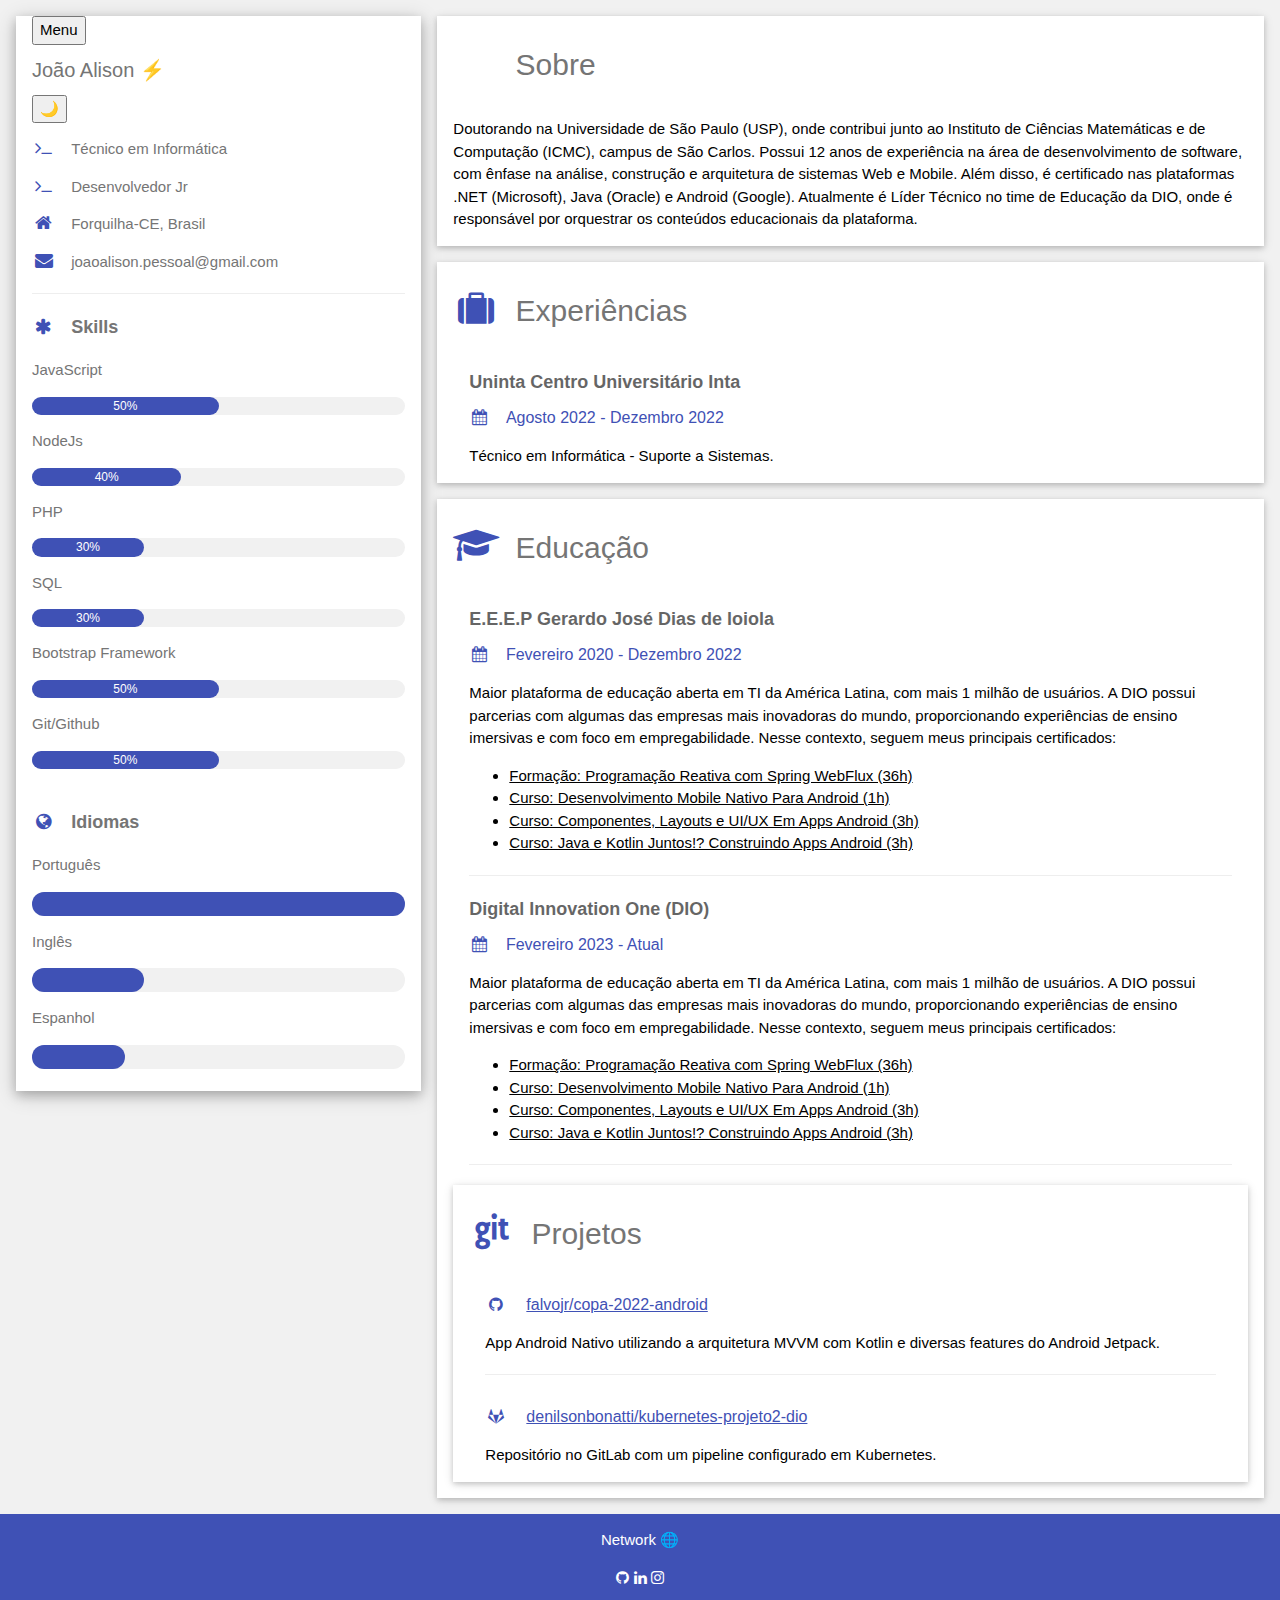
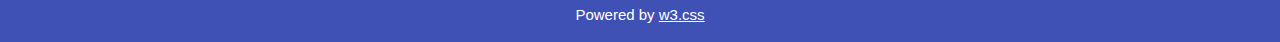
==== cv.html @ 2d6b6e55 "Update da tela principal, design, add de menu e botoes" ====
<!DOCTYPE html>
<!-- @JoaoAlisonTI: Reference article https://www.w3schools.com/howto/howto_website_create_resume.asp -->
<!-- @JoaoAlisonTI: Useful link to use fontawesome (fa) icons: https://fontawesome.com/v4/icons/ -->
<html lang="pt-BR">

  <head>
    <title>João AlisonTI</title>
    
    <meta http-equiv="Content-Type" content="text/html; charset=UTF-8">
    <meta name="viewport" content="width=device-width, initial-scale=1">
    
    <link rel="stylesheet" href="https://www.w3schools.com/w3css/4/w3.css">
    <link rel='stylesheet' href='https://fonts.googleapis.com/css?family=Roboto'>
    <link rel="stylesheet" href="https://cdnjs.cloudflare.com/ajax/libs/font-awesome/4.7.0/css/font-awesome.min.css">
    
  </head>

  <body class="w3-light-grey" cz-shortcut-listen="true">
  
    <!-- Page Container -->
    <div class="w3-content w3-margin-top" style="max-width:1400px;">
  
      <!-- The Grid -->
      <div class="w3-row-padding">
  
        <!-- Left Column -->
        <div class="w3-third">
  
          <div class="w3-white w3-text-grey w3-card-4">
            <!-- @falvojr: This container has been modified to not use a profile picture. -->
            <header class="w3-container">
            <button>Menu</button>
            <h4>João Alison ⚡</h4>
            <button>🌙</button>
            </header>
            <div class="w3-container">
              <p><i class="fa fa-terminal fa-fw w3-margin-right w3-large w3-text-indigo"></i>Técnico em Informática
              </p>
              <p><i class="fa fa-terminal fa-fw w3-margin-right w3-large w3-text-indigo"></i>Desenvolvedor Jr</p>
              <p><i class="fa fa-home fa-fw w3-margin-right w3-large w3-text-indigo"></i>Forquilha-CE, Brasil</p>
              <p><i class="fa fa-envelope fa-fw w3-margin-right w3-large w3-text-indigo"></i>joaoalison.pessoal@gmail.com</p>
              <!--<p><i class="fa fa-phone fa-fw w3-margin-right w3-large w3-text-indigo"></i>(16) 99721-8281</p>-->
              <hr>
  
              <p class="w3-large">
                <b><i class="fa fa-asterisk fa-fw w3-margin-right w3-text-indigo"></i>Skills</b>
              </p>
              <p>JavaScript</p>
              <div class="w3-light-grey w3-round-xlarge w3-small">
                <div class="w3-container w3-center w3-round-xlarge w3-indigo" style="width:50%">50%</div>
              </div>
              <p>NodeJs</p>
              <div class="w3-light-grey w3-round-xlarge w3-small">
                <div class="w3-container w3-center w3-round-xlarge w3-indigo" style="width:40%">40%</div>
               </div>
              <p>PHP</p>
              <div class="w3-light-grey w3-round-xlarge w3-small">
                <div class="w3-container w3-center w3-round-xlarge w3-indigo" style="width:30%">30%</div>
              </div>
              <p>SQL</p>
              <div class="w3-light-grey w3-round-xlarge w3-small">
                <div class="w3-container w3-center w3-round-xlarge w3-indigo" style="width:30%">30%</div>
              </div>
              <p>Bootstrap Framework</p>
              <div class="w3-light-grey w3-round-xlarge w3-small">
                <div class="w3-container w3-center w3-round-xlarge w3-indigo" style="width:50%">50%</div>
              </div>
              <p>Git/Github</p>
              <div class="w3-light-grey w3-round-xlarge w3-small">
                <div class="w3-container w3-center w3-round-xlarge w3-indigo" style="width:50%">50%</div>
              </div>
              <br>
  
              <p class="w3-large w3-text-theme">
                <b><i class="fa fa-globe fa-fw w3-margin-right w3-text-indigo"></i>Idiomas</b>
              </p>
              <p>Português</p>
              <div class="w3-light-grey w3-round-xlarge">
                <div class="w3-round-xlarge w3-indigo" style="height:24px;width:100%"></div>
              </div>
              <p>Inglês</p>
              <div class="w3-light-grey w3-round-xlarge">
                <div class="w3-round-xlarge w3-indigo" style="height:24px;width:30%"></div>
              </div>
              <p>Espanhol</p>
              <div class="w3-light-grey w3-round-xlarge">
                <div class="w3-round-xlarge w3-indigo" style="height:24px;width:25%"></div>
              </div>
              <br>
            </div>
          </div><br>
  
          <!-- End Left Column -->
        </div>
  
        <!-- Right Column -->
        <div class="w3-twothird">
    
          <div class="w3-container w3-card w3-white w3-margin-bottom">
            <h2 class="w3-text-grey w3-padding-16"><i class="fa fa-profile fa-fw w3-margin-right w3-xxlarge w3-text-indigo"></i>Sobre</h2>
            <p>Doutorando na Universidade de São Paulo (USP), onde contribui junto ao Instituto de Ciências Matemáticas e de Computação (ICMC), campus de São Carlos. Possui 12 anos de experiência na área de desenvolvimento de software, com ênfase na análise, construção e arquitetura de sistemas Web e Mobile. Além disso, é certificado nas plataformas .NET (Microsoft), Java (Oracle) e Android (Google). Atualmente é Líder Técnico no time de Educação da DIO, onde é responsável por orquestrar os conteúdos educacionais da plataforma.</p>
          </div>

          <div class="w3-container w3-card w3-white w3-margin-bottom">
            <h2 class="w3-text-grey w3-padding-16">
              <i class="fa fa-suitcase fa-fw w3-margin-right w3-xxlarge w3-text-indigo"></i>Experiências
            </h2>
            <div class="w3-container">
              <h5 class="w3-opacity"><b>Uninta Centro Universitário Inta</b></h5>
              <h6 class="w3-text-indigo"><i class="fa fa-calendar fa-fw w3-margin-right"></i>Agosto 2022 - Dezembro 2022</h6>
              <p>Técnico em Informática - Suporte a Sistemas.</p>
            </div>
          </div>
  
          <div class="w3-container w3-card w3-white">
            <h2 class="w3-text-grey w3-padding-16">
              <i class="fa fa-graduation-cap fa-fw w3-margin-right w3-xxlarge w3-text-indigo"></i>Educação
            </h2>
            <div class="w3-container">
              <h5 class="w3-opacity"><b>E.E.E.P Gerardo José Dias de loiola</b></h5>
              <h6 class="w3-text-indigo"><i class="fa fa-calendar fa-fw w3-margin-right"></i>Fevereiro 2020 - Dezembro 2022</h6>
              <p>
                Maior plataforma de educação aberta em TI da América Latina, com mais 1 milhão de usuários. 
                A DIO possui parcerias com algumas das empresas mais inovadoras do mundo, proporcionando experiências 
                de ensino imersivas e com foco em empregabilidade. Nesse contexto, seguem meus principais certificados:
              </p>
              <ul>
                <li><a href="https://www.dio.me/certificate/762101D2" target="_blank">Formação: Programação Reativa com Spring WebFlux (36h)</a></li>
                <li><a href="https://www.dio.me/certificate/07041B99" target="_blank">Curso: Desenvolvimento Mobile Nativo Para Android (1h)</a></li>
                <li><a href="https://www.dio.me/certificate/F12AC30B" target="_blank">Curso: Componentes, Layouts e UI/UX Em Apps Android (3h)</a></li>
                <li><a href="https://www.dio.me/certificate/3FB20BF1" target="_blank">Curso: Java e Kotlin Juntos!? Construindo Apps Android (3h)</a></li>
              </ul>
              <hr>
              <h5 class="w3-opacity"><b>Digital Innovation One (DIO)</b></h5>
              <h6 class="w3-text-indigo"><i class="fa fa-calendar fa-fw w3-margin-right"></i>Fevereiro 2023 - Atual</h6>
              <p>
                Maior plataforma de educação aberta em TI da América Latina, com mais 1 milhão de usuários. 
                A DIO possui parcerias com algumas das empresas mais inovadoras do mundo, proporcionando experiências 
                de ensino imersivas e com foco em empregabilidade. Nesse contexto, seguem meus principais certificados:
              </p>
              <ul>
                <li><a href="https://www.dio.me/certificate/762101D2" target="_blank">Formação: Programação Reativa com Spring WebFlux (36h)</a></li>
                <li><a href="https://www.dio.me/certificate/07041B99" target="_blank">Curso: Desenvolvimento Mobile Nativo Para Android (1h)</a></li>
                <li><a href="https://www.dio.me/certificate/F12AC30B" target="_blank">Curso: Componentes, Layouts e UI/UX Em Apps Android (3h)</a></li>
                <li><a href="https://www.dio.me/certificate/3FB20BF1" target="_blank">Curso: Java e Kotlin Juntos!? Construindo Apps Android (3h)</a></li>
              </ul>
              <hr>
          </div>

          <div class="w3-container w3-card w3-white w3-margin-bottom">
            <h2 class="w3-text-grey w3-padding-16">
              <i class="fa fa-git fa-fw w3-margin-right w3-xxlarge w3-text-indigo"></i>Projetos
            </h2>
            <div class="w3-container">
              <h6 class="w3-text-indigo">
                <i class="fa fa-github fa-fw w3-margin-right"></i>
                <a href="https://github.com/falvojr/copa-2022-android" target="_blank">falvojr/copa-2022-android</a>
              </h6>
              <p>App Android Nativo utilizando a arquitetura MVVM com Kotlin e diversas features do Android Jetpack.</p>
              <hr>
            </div>
            <div class="w3-container">
              <h6 class="w3-text-indigo">
                <i class="fa fa-gitlab fa-fw w3-margin-right"></i>
                <a href="https://gitlab.com/denilsonbonatti/kubernetes-projeto2-dio" target="_blank">denilsonbonatti/kubernetes-projeto2-dio</a>
              </h6>
              <p>Repositório no GitLab com um pipeline configurado em Kubernetes.</p>
            </div>
          </div>
  
          <!-- End Right Column -->
        </div>
  
        <!-- End Grid -->
      </div>
  
      <!-- End Page Container -->
    </div>
  
    <footer class="w3-container w3-indigo w3-center w3-margin-top">
      <p>Network 🌐</p>
      <a href="https://github.com/JoaoAlisonTI" target="_blank"><i class="fa fa-github w3-hover-opacity"></i></a>
      <a href="https://www.linkedin.com/in/JoãoAlisonDeSousaMartins" target="_blank"><i class="fa fa-linkedin w3-hover-opacity"></i></a>
      <a href="https://www.instagram.com/joao_alison_23" target="_blank"><i class="fa fa-instagram w3-hover-opacity"></i></a>
      <p>Powered by <a href="https://www.w3schools.com/w3css/default.asp" target="_blank">w3.css</a></p>
    </footer>
  </div>
  </body>

</html>
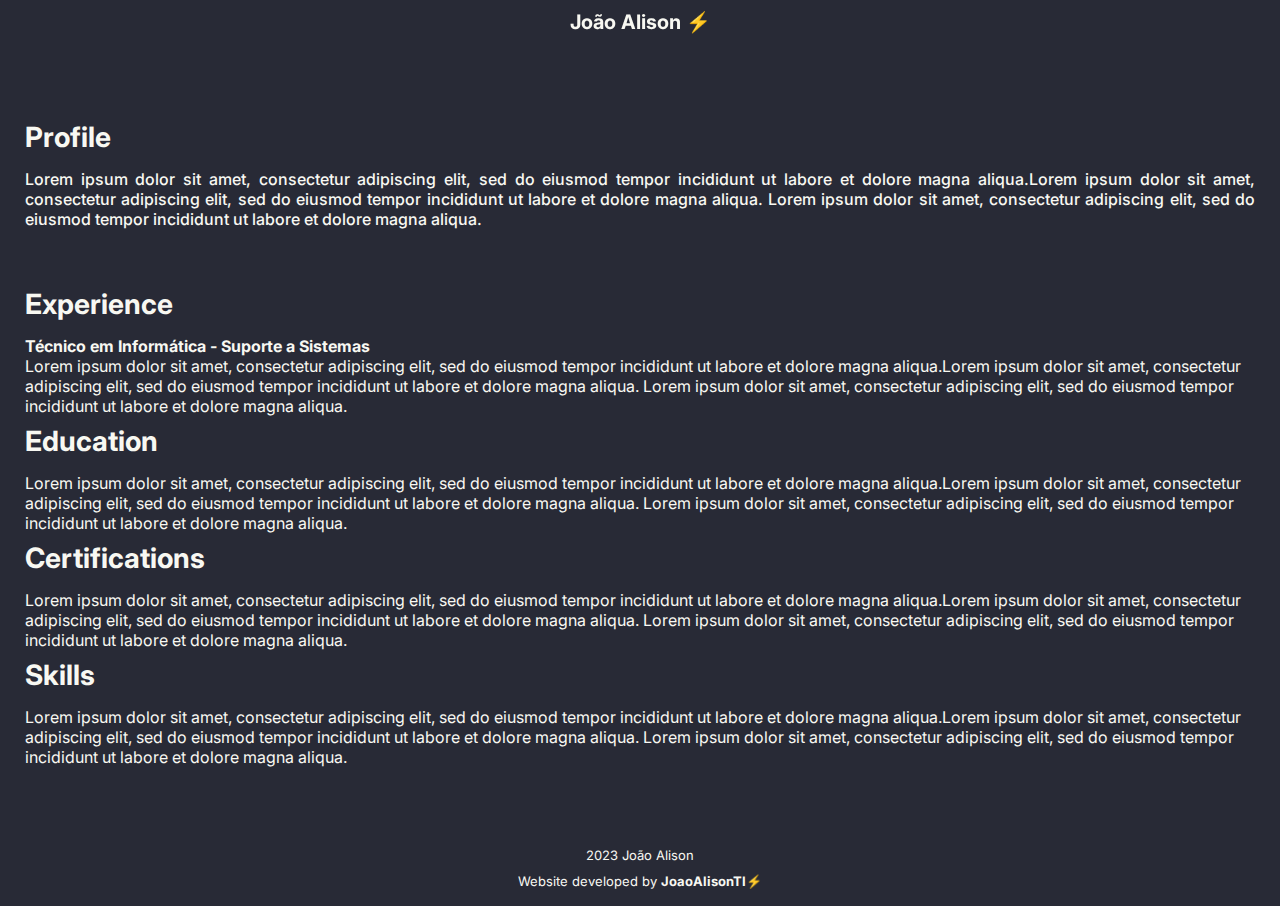
==== commit c76c5bca: "Add da page curriculum" ====
--- a/cv.html
+++ b/cv.html
@@ -1,190 +1,79 @@
 <!DOCTYPE html>
-<!-- @JoaoAlisonTI: Reference article https://www.w3schools.com/howto/howto_website_create_resume.asp -->
-<!-- @JoaoAlisonTI: Useful link to use fontawesome (fa) icons: https://fontawesome.com/v4/icons/ -->
+<!-- @JoaoAlisonTI -->
 <html lang="pt-BR">
 
   <head>
-    <title>João AlisonTI</title>
+    <title>Curriculum</title>
     
     <meta http-equiv="Content-Type" content="text/html; charset=UTF-8">
     <meta name="viewport" content="width=device-width, initial-scale=1">
     
-    <link rel="stylesheet" href="https://www.w3schools.com/w3css/4/w3.css">
-    <link rel='stylesheet' href='https://fonts.googleapis.com/css?family=Roboto'>
-    <link rel="stylesheet" href="https://cdnjs.cloudflare.com/ajax/libs/font-awesome/4.7.0/css/font-awesome.min.css">
+    <link rel="preconnect" href="https://fonts.googleapis.com">
+    <link rel="preconnect" href="https://fonts.gstatic.com" crossorigin>
+    <link href="https://fonts.googleapis.com/css2?family=Inter:wght@300;400;500;600&display=swap" rel="stylesheet">
     
+    <link rel="stylesheet" href="https://cdnjs.cloudflare.com/ajax/libs/font-awesome/6.3.0/css/all.min.css" integrity="sha512-SzlrxWUlpfuzQ+pcUCosxcglQRNAq/DZjVsC0lE40xsADsfeQoEypE+enwcOiGjk/bSuGGKHEyjSoQ1zVisanQ==" crossorigin="anonymous" referrerpolicy="no-referrer" />
+    
+    <link rel="stylesheet" href="curriculum.css" type="text/css" media="all" />
+    <script src="main.js" defer></script>
   </head>
 
-  <body class="w3-light-grey" cz-shortcut-listen="true">
-  
-    <!-- Page Container -->
-    <div class="w3-content w3-margin-top" style="max-width:1400px;">
-  
-      <!-- The Grid -->
-      <div class="w3-row-padding">
-  
-        <!-- Left Column -->
-        <div class="w3-third">
-  
-          <div class="w3-white w3-text-grey w3-card-4">
-            <!-- @falvojr: This container has been modified to not use a profile picture. -->
-            <header class="w3-container">
-            <button>Menu</button>
-            <h4>João Alison ⚡</h4>
-            <button>🌙</button>
-            </header>
-            <div class="w3-container">
-              <p><i class="fa fa-terminal fa-fw w3-margin-right w3-large w3-text-indigo"></i>Técnico em Informática
-              </p>
-              <p><i class="fa fa-terminal fa-fw w3-margin-right w3-large w3-text-indigo"></i>Desenvolvedor Jr</p>
-              <p><i class="fa fa-home fa-fw w3-margin-right w3-large w3-text-indigo"></i>Forquilha-CE, Brasil</p>
-              <p><i class="fa fa-envelope fa-fw w3-margin-right w3-large w3-text-indigo"></i>joaoalison.pessoal@gmail.com</p>
-              <!--<p><i class="fa fa-phone fa-fw w3-margin-right w3-large w3-text-indigo"></i>(16) 99721-8281</p>-->
-              <hr>
-  
-              <p class="w3-large">
-                <b><i class="fa fa-asterisk fa-fw w3-margin-right w3-text-indigo"></i>Skills</b>
-              </p>
-              <p>JavaScript</p>
-              <div class="w3-light-grey w3-round-xlarge w3-small">
-                <div class="w3-container w3-center w3-round-xlarge w3-indigo" style="width:50%">50%</div>
+  <body class="main">
+          <header class="my-header">
+            <button class="btn-menu"><i class="fa fa-solid fa-bars"></i></button>
+            <h3 class="logo-title">João Alison ⚡</h3>
+            <button class="btn-change"><i class="fa fa-regular fa-sun"></i></button>
+          </header>
+          
+          <div class="menu effect">
+            <div style="text-align: right;">
+            <button class="btn-close btn-menu"><i class="fa fa-solid fa-xmark"></i></button>
+            </div>
+            <div class="my-foto">
+            <img src="https://github.com/JoaoAlisonTI.png" alt="minha foto de perfil" />
+            </div>
+            <div class="nav-links">
+              <a>Home</a>
+              <a>Curriculum</a>
+              <a>Projects</a>
+            </div>
+            <div class="social-media">
+                <a class="btn-media"><i class="fa fa-brands fa-github"></i></a>
+                <a class="btn-media"><i class="fa fa-brands fa-linkedin"></i></a>
+                <a class="btn-media"><i class="fa fa-brands fa-instagram"></i></a>
               </div>
-              <p>NodeJs</p>
-              <div class="w3-light-grey w3-round-xlarge w3-small">
-                <div class="w3-container w3-center w3-round-xlarge w3-indigo" style="width:40%">40%</div>
-               </div>
-              <p>PHP</p>
-              <div class="w3-light-grey w3-round-xlarge w3-small">
-                <div class="w3-container w3-center w3-round-xlarge w3-indigo" style="width:30%">30%</div>
+          </div>
+          
+            <section class="section-profile">
+              <div class="my-profile">
+                <h2>Profile</h2>
+                <p>Lorem ipsum dolor sit amet, consectetur adipiscing elit, sed do eiusmod tempor incididunt ut labore et dolore magna aliqua.Lorem ipsum dolor sit amet, consectetur adipiscing elit, sed do eiusmod tempor incididunt ut labore et dolore magna aliqua. Lorem ipsum dolor sit amet, consectetur adipiscing elit, sed do eiusmod tempor incididunt ut labore et dolore magna aliqua.</p>
               </div>
-              <p>SQL</p>
-              <div class="w3-light-grey w3-round-xlarge w3-small">
-                <div class="w3-container w3-center w3-round-xlarge w3-indigo" style="width:30%">30%</div>
+              <div class="my-experience">
+                <h2>Experience</h2>
+                <h4>Técnico em Informática - Suporte a Sistemas</h4>
+                <p>Lorem ipsum dolor sit amet, consectetur adipiscing elit, sed do eiusmod tempor incididunt ut labore et dolore magna aliqua.Lorem ipsum dolor sit amet, consectetur adipiscing elit, sed do eiusmod tempor incididunt ut labore et dolore magna aliqua. Lorem ipsum dolor sit amet, consectetur adipiscing elit, sed do eiusmod tempor incididunt ut labore et dolore magna aliqua.</p>
               </div>
-              <p>Bootstrap Framework</p>
-              <div class="w3-light-grey w3-round-xlarge w3-small">
-                <div class="w3-container w3-center w3-round-xlarge w3-indigo" style="width:50%">50%</div>
+              <div class="my-education">
+                <h2>Education</h2>
+                <p>Lorem ipsum dolor sit amet, consectetur adipiscing elit, sed do eiusmod tempor incididunt ut labore et dolore magna aliqua.Lorem ipsum dolor sit amet, consectetur adipiscing elit, sed do eiusmod tempor incididunt ut labore et dolore magna aliqua. Lorem ipsum dolor sit amet, consectetur adipiscing elit, sed do eiusmod tempor incididunt ut labore et dolore magna aliqua.</p>
               </div>
-              <p>Git/Github</p>
-              <div class="w3-light-grey w3-round-xlarge w3-small">
-                <div class="w3-container w3-center w3-round-xlarge w3-indigo" style="width:50%">50%</div>
+              <div class="my-certifications">
+                <h2>Certifications</h2>
+                <p>Lorem ipsum dolor sit amet, consectetur adipiscing elit, sed do eiusmod tempor incididunt ut labore et dolore magna aliqua.Lorem ipsum dolor sit amet, consectetur adipiscing elit, sed do eiusmod tempor incididunt ut labore et dolore magna aliqua. Lorem ipsum dolor sit amet, consectetur adipiscing elit, sed do eiusmod tempor incididunt ut labore et dolore magna aliqua.</p>
               </div>
-              <br>
-  
-              <p class="w3-large w3-text-theme">
-                <b><i class="fa fa-globe fa-fw w3-margin-right w3-text-indigo"></i>Idiomas</b>
-              </p>
-              <p>Português</p>
-              <div class="w3-light-grey w3-round-xlarge">
-                <div class="w3-round-xlarge w3-indigo" style="height:24px;width:100%"></div>
+              <div class="my-skills">
+                <h2>
+                  Skills
+                </h2>
+                <p>Lorem ipsum dolor sit amet, consectetur adipiscing elit, sed do eiusmod tempor incididunt ut labore et dolore magna aliqua.Lorem ipsum dolor sit amet, consectetur adipiscing elit, sed do eiusmod tempor incididunt ut labore et dolore magna aliqua. Lorem ipsum dolor sit amet, consectetur adipiscing elit, sed do eiusmod tempor incididunt ut labore et dolore magna aliqua.</p>
               </div>
-              <p>Inglês</p>
-              <div class="w3-light-grey w3-round-xlarge">
-                <div class="w3-round-xlarge w3-indigo" style="height:24px;width:30%"></div>
-              </div>
-              <p>Espanhol</p>
-              <div class="w3-light-grey w3-round-xlarge">
-                <div class="w3-round-xlarge w3-indigo" style="height:24px;width:25%"></div>
-              </div>
-              <br>
-            </div>
-          </div><br>
-  
-          <!-- End Left Column -->
-        </div>
-  
-        <!-- Right Column -->
-        <div class="w3-twothird">
-    
-          <div class="w3-container w3-card w3-white w3-margin-bottom">
-            <h2 class="w3-text-grey w3-padding-16"><i class="fa fa-profile fa-fw w3-margin-right w3-xxlarge w3-text-indigo"></i>Sobre</h2>
-            <p>Doutorando na Universidade de São Paulo (USP), onde contribui junto ao Instituto de Ciências Matemáticas e de Computação (ICMC), campus de São Carlos. Possui 12 anos de experiência na área de desenvolvimento de software, com ênfase na análise, construção e arquitetura de sistemas Web e Mobile. Além disso, é certificado nas plataformas .NET (Microsoft), Java (Oracle) e Android (Google). Atualmente é Líder Técnico no time de Educação da DIO, onde é responsável por orquestrar os conteúdos educacionais da plataforma.</p>
-          </div>
-
-          <div class="w3-container w3-card w3-white w3-margin-bottom">
-            <h2 class="w3-text-grey w3-padding-16">
-              <i class="fa fa-suitcase fa-fw w3-margin-right w3-xxlarge w3-text-indigo"></i>Experiências
-            </h2>
-            <div class="w3-container">
-              <h5 class="w3-opacity"><b>Uninta Centro Universitário Inta</b></h5>
-              <h6 class="w3-text-indigo"><i class="fa fa-calendar fa-fw w3-margin-right"></i>Agosto 2022 - Dezembro 2022</h6>
-              <p>Técnico em Informática - Suporte a Sistemas.</p>
-            </div>
-          </div>
-  
-          <div class="w3-container w3-card w3-white">
-            <h2 class="w3-text-grey w3-padding-16">
-              <i class="fa fa-graduation-cap fa-fw w3-margin-right w3-xxlarge w3-text-indigo"></i>Educação
-            </h2>
-            <div class="w3-container">
-              <h5 class="w3-opacity"><b>E.E.E.P Gerardo José Dias de loiola</b></h5>
-              <h6 class="w3-text-indigo"><i class="fa fa-calendar fa-fw w3-margin-right"></i>Fevereiro 2020 - Dezembro 2022</h6>
-              <p>
-                Maior plataforma de educação aberta em TI da América Latina, com mais 1 milhão de usuários. 
-                A DIO possui parcerias com algumas das empresas mais inovadoras do mundo, proporcionando experiências 
-                de ensino imersivas e com foco em empregabilidade. Nesse contexto, seguem meus principais certificados:
-              </p>
-              <ul>
-                <li><a href="https://www.dio.me/certificate/762101D2" target="_blank">Formação: Programação Reativa com Spring WebFlux (36h)</a></li>
-                <li><a href="https://www.dio.me/certificate/07041B99" target="_blank">Curso: Desenvolvimento Mobile Nativo Para Android (1h)</a></li>
-                <li><a href="https://www.dio.me/certificate/F12AC30B" target="_blank">Curso: Componentes, Layouts e UI/UX Em Apps Android (3h)</a></li>
-                <li><a href="https://www.dio.me/certificate/3FB20BF1" target="_blank">Curso: Java e Kotlin Juntos!? Construindo Apps Android (3h)</a></li>
-              </ul>
-              <hr>
-              <h5 class="w3-opacity"><b>Digital Innovation One (DIO)</b></h5>
-              <h6 class="w3-text-indigo"><i class="fa fa-calendar fa-fw w3-margin-right"></i>Fevereiro 2023 - Atual</h6>
-              <p>
-                Maior plataforma de educação aberta em TI da América Latina, com mais 1 milhão de usuários. 
-                A DIO possui parcerias com algumas das empresas mais inovadoras do mundo, proporcionando experiências 
-                de ensino imersivas e com foco em empregabilidade. Nesse contexto, seguem meus principais certificados:
-              </p>
-              <ul>
-                <li><a href="https://www.dio.me/certificate/762101D2" target="_blank">Formação: Programação Reativa com Spring WebFlux (36h)</a></li>
-                <li><a href="https://www.dio.me/certificate/07041B99" target="_blank">Curso: Desenvolvimento Mobile Nativo Para Android (1h)</a></li>
-                <li><a href="https://www.dio.me/certificate/F12AC30B" target="_blank">Curso: Componentes, Layouts e UI/UX Em Apps Android (3h)</a></li>
-                <li><a href="https://www.dio.me/certificate/3FB20BF1" target="_blank">Curso: Java e Kotlin Juntos!? Construindo Apps Android (3h)</a></li>
-              </ul>
-              <hr>
-          </div>
-
-          <div class="w3-container w3-card w3-white w3-margin-bottom">
-            <h2 class="w3-text-grey w3-padding-16">
-              <i class="fa fa-git fa-fw w3-margin-right w3-xxlarge w3-text-indigo"></i>Projetos
-            </h2>
-            <div class="w3-container">
-              <h6 class="w3-text-indigo">
-                <i class="fa fa-github fa-fw w3-margin-right"></i>
-                <a href="https://github.com/falvojr/copa-2022-android" target="_blank">falvojr/copa-2022-android</a>
-              </h6>
-              <p>App Android Nativo utilizando a arquitetura MVVM com Kotlin e diversas features do Android Jetpack.</p>
-              <hr>
-            </div>
-            <div class="w3-container">
-              <h6 class="w3-text-indigo">
-                <i class="fa fa-gitlab fa-fw w3-margin-right"></i>
-                <a href="https://gitlab.com/denilsonbonatti/kubernetes-projeto2-dio" target="_blank">denilsonbonatti/kubernetes-projeto2-dio</a>
-              </h6>
-              <p>Repositório no GitLab com um pipeline configurado em Kubernetes.</p>
-            </div>
-          </div>
-  
-          <!-- End Right Column -->
-        </div>
-  
-        <!-- End Grid -->
-      </div>
-  
-      <!-- End Page Container -->
-    </div>
-  
-    <footer class="w3-container w3-indigo w3-center w3-margin-top">
-      <p>Network 🌐</p>
-      <a href="https://github.com/JoaoAlisonTI" target="_blank"><i class="fa fa-github w3-hover-opacity"></i></a>
-      <a href="https://www.linkedin.com/in/JoãoAlisonDeSousaMartins" target="_blank"><i class="fa fa-linkedin w3-hover-opacity"></i></a>
-      <a href="https://www.instagram.com/joao_alison_23" target="_blank"><i class="fa fa-instagram w3-hover-opacity"></i></a>
-      <p>Powered by <a href="https://www.w3schools.com/w3css/default.asp" target="_blank">w3.css</a></p>
-    </footer>
-  </div>
+            </section>
+            
+            <footer class="my-footer">
+              <p> 2023 João Alison</p>
+              <p>Website developed by <a href="https://github.com/JoaoAlisonTI" target="_blank">JoaoAlisonTI⚡</a></p>
+            </footer>
   </body>
 
-</html>
+</html>--- a/curriculum.css
+++ b/curriculum.css
@@ -0,0 +1,139 @@
+* {
+  margin: 0;
+  padding: 0;
+  box-sizing: border-box;
+}
+body {
+  background-color: #282a36;
+  color: #f8f8f2;
+  font-family: "Inter";
+}
+.my-header {
+  top: 0;
+  position: fixed;
+  display: flex;
+  justify-content: space-between;
+  align-items: center;
+  background-color: rgba(40, 42, 54, 0.9);
+  backdrop-filter: blur(5px);
+  padding-top: 10px;
+  padding-bottom: 10px;
+  width: 100%;
+  font-size: 17px;
+}
+.btn-menu {
+  margin-left: 10px;
+  padding: 8px 15px 8px 15px;
+  border: none;
+  border-radius: 10px;
+  background: none;
+  color: #f8f8f2;
+  font-size: 16px;
+  transition: all 0.3s;
+}
+.btn-change {
+  margin-right: 10px;
+  padding: 8px 15px 8px 15px;
+  background: none;
+  border: none;
+  border-radius: 10px;
+  font-size: 16px;
+  color: #f8f8f2;
+  transition: all 0.3s;
+}
+.btn-menu:hover, .btn-change:hover {
+  background-color: #3d4c7a;
+}
+
+.menu {
+  display: flex;
+  flex-direction: column;
+  padding: 10px 20px 20px 20px;
+  background-color: #282a36;
+  position: fixed;
+  top: 0;
+  width: 330px;
+  height: 100%;
+}
+.my-foto {
+  display: flex;
+  justify-content: center;
+  margin-top: 30px;
+}
+.my-foto > img {
+  height: 150px;
+  width: 150px;
+  border-radius: 100%;
+}
+.nav-links {
+  width: 100%;
+  margin-top: 80px;
+}
+.nav-links > a {
+  padding: 10px;
+  border-radius: 10px;
+  transition: background 0.3s;
+  display: block;
+  color: #f8f8f2;
+  font-size: 20px;
+  text-decoration: none;
+  text-align: center;
+}
+.nav-links a:hover {
+  background-color: #3d4c7a;
+}
+.effect {
+  transition: margin 0.4s;
+}
+.social-media {
+  display: flex;
+  justify-content: center;
+  margin-top: 80px;
+}
+.btn-media {
+  padding: 8px 15px 8px 15px;
+  margin: 4px;
+  border-radius: 10px;
+  background: none;
+  color: #f8f8f2;
+  font-size: 20px;
+  transition: all 0.4s;
+}
+.btn-media:hover {
+  background-color: #3d4c7a;
+}
+
+
+.section-profile {
+  margin: 120px 25px 25px 25px;
+}
+.my-profile {
+  padding-bottom: 50px;
+}
+.my-profile > p {
+  font-weight: 500;
+  text-align: justify;
+}
+h2 {
+  font-size: 28px;
+  margin-top: 8px;
+  margin-bottom: 15px;
+}
+
+.my-footer {
+  margin-top: 75px;
+  padding-bottom: 12px;
+  text-align: center;
+  font-size: 13px;
+}
+.my-footer > p {
+  padding: 5px;
+}
+.my-footer > p > a {
+  text-decoration: none;
+  color: #f8f8f2;
+  font-weight: bold;
+}
+.background-nulo {
+  display: none;
+}